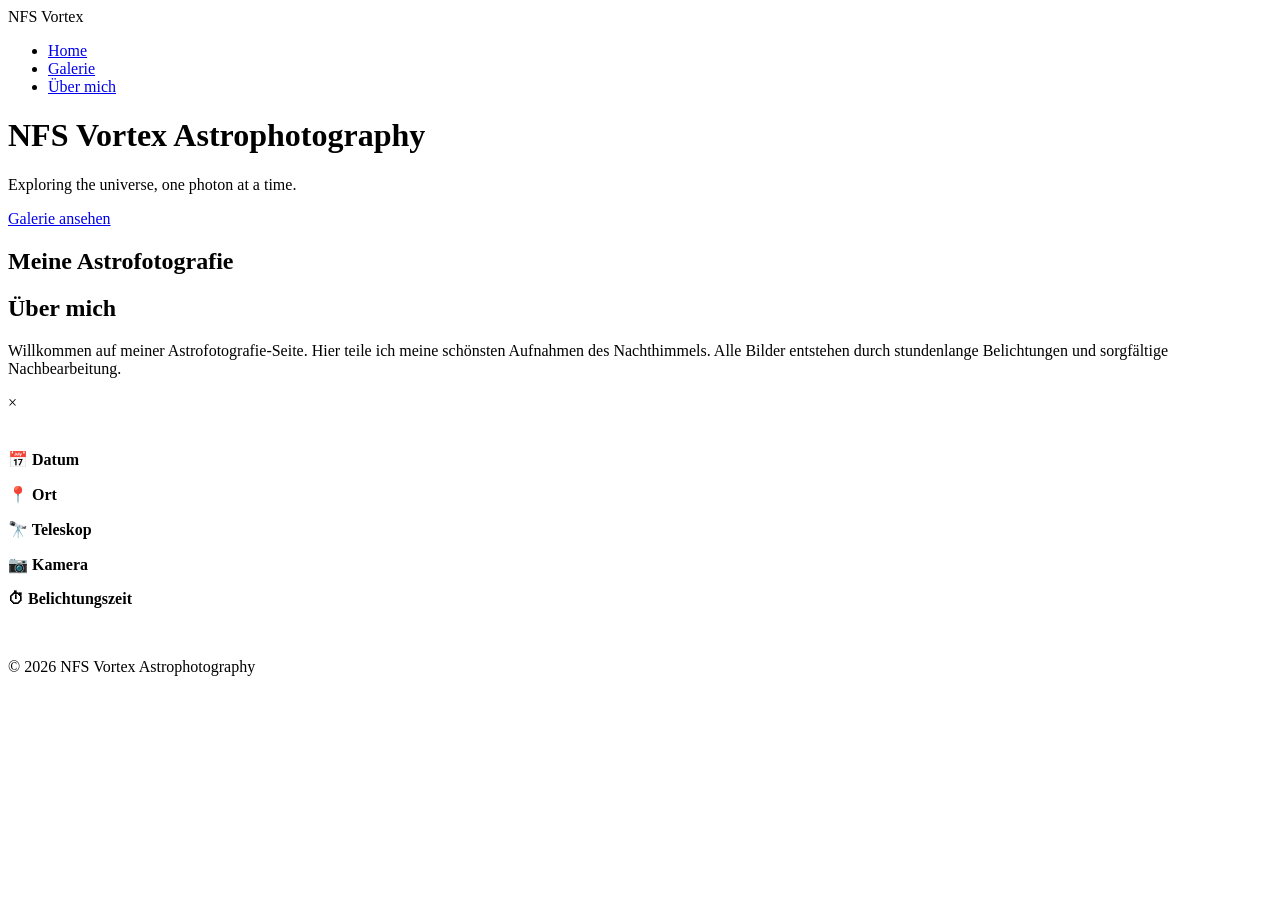
==== index.html @ 6ce39f12 "Add files via upload" ====
<!DOCTYPE html>
<html lang="de">

<head>

    <meta charset="UTF-8">
    <meta name="viewport" content="width=device-width, initial-scale=1.0">

    <title>NFS Vortex Astrophotography</title>

    <link rel="preconnect" href="https://fonts.googleapis.com">
    <link rel="preconnect" href="https://fonts.gstatic.com" crossorigin>

    <link href="https://fonts.googleapis.com/css2?family=Poppins:wght@300;400;500;600;700&display=swap"
        rel="stylesheet">

    <link rel="stylesheet" href="css/style.css">

</head>

<body>

    <!-- Navigation -->

    <nav>

        <div class="logo">
            NFS Vortex
        </div>

        <ul>

            <li><a href="#">Home</a></li>
            <li><a href="#gallery">Galerie</a></li>
            <li><a href="#about">Über mich</a></li>

        </ul>

    </nav>

    <!-- Hero -->

    <header id="hero">

        <div class="overlay">

            <h1>NFS Vortex Astrophotography</h1>

            <p>

                Exploring the universe, one photon at a time.

            </p>

            <a href="#gallery">

                Galerie ansehen

            </a>

        </div>

    </header>

    <!-- Galerie -->

    <section id="gallery">

        <h2>Meine Astrofotografie</h2>

        <div id="galleryContainer" class="gallery"></div>

    </section>

    <!-- Über mich -->

    <section id="about">

        <h2>Über mich</h2>

        <p>

            Willkommen auf meiner Astrofotografie-Seite.

            Hier teile ich meine schönsten Aufnahmen des Nachthimmels.

            Alle Bilder entstehen durch stundenlange Belichtungen und
            sorgfältige Nachbearbeitung.

        </p>

    </section>

    <!-- Lightbox -->

    <div id="lightbox">

        <span id="close">&times;</span>

        <div class="lightbox-content">

            <img id="lightbox-image">

            <div class="details">

                <h2 id="title"></h2>

                <p><strong>📅 Datum</strong><br><span id="date"></span></p>

                <p><strong>📍 Ort</strong><br><span id="location"></span></p>

                <p><strong>🔭 Teleskop</strong><br><span id="telescope"></span></p>

                <p><strong>📷 Kamera</strong><br><span id="camera"></span></p>

                <p><strong>⏱ Belichtungszeit</strong><br><span id="exposure"></span></p>

                <br>

                <p id="description"></p>

            </div>

        </div>

    </div>

    <footer>

        © 2026 NFS Vortex Astrophotography

    </footer>

    <script src="js/main.js"></script>

</body>

</html>
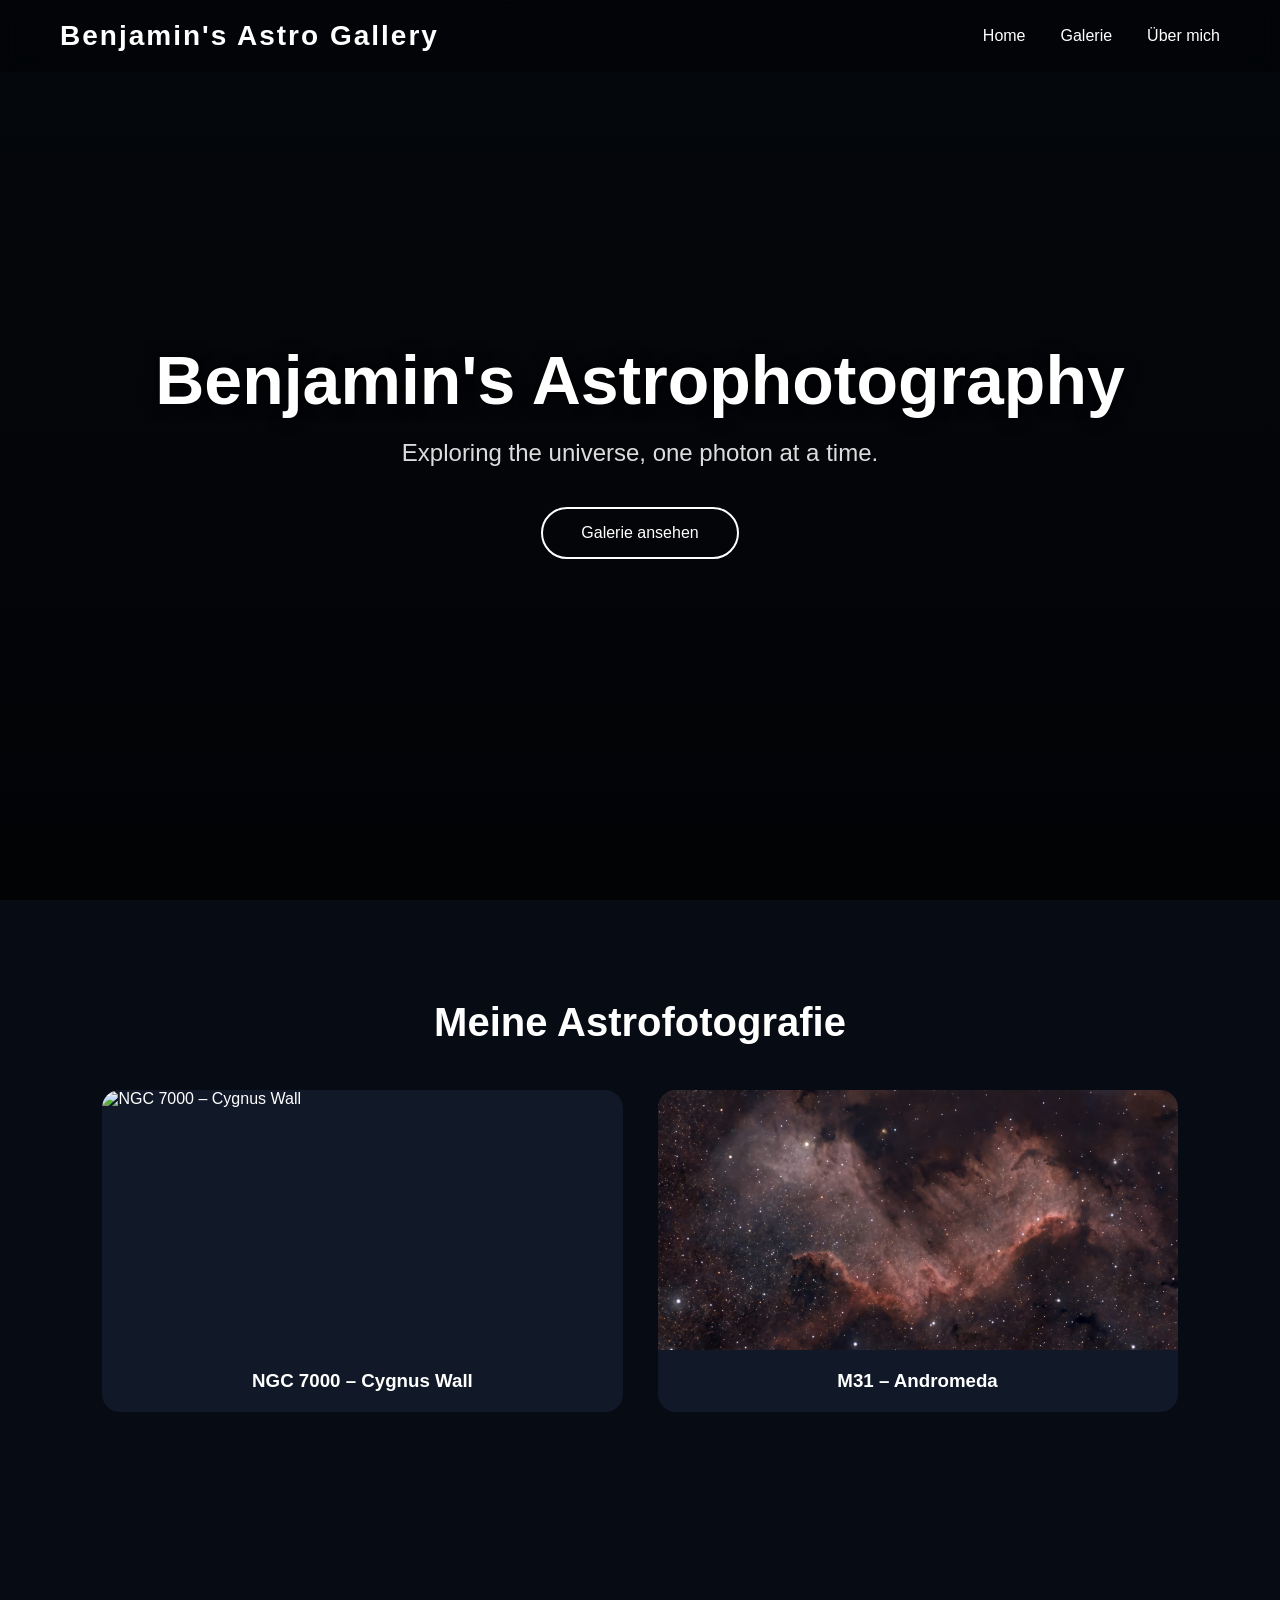
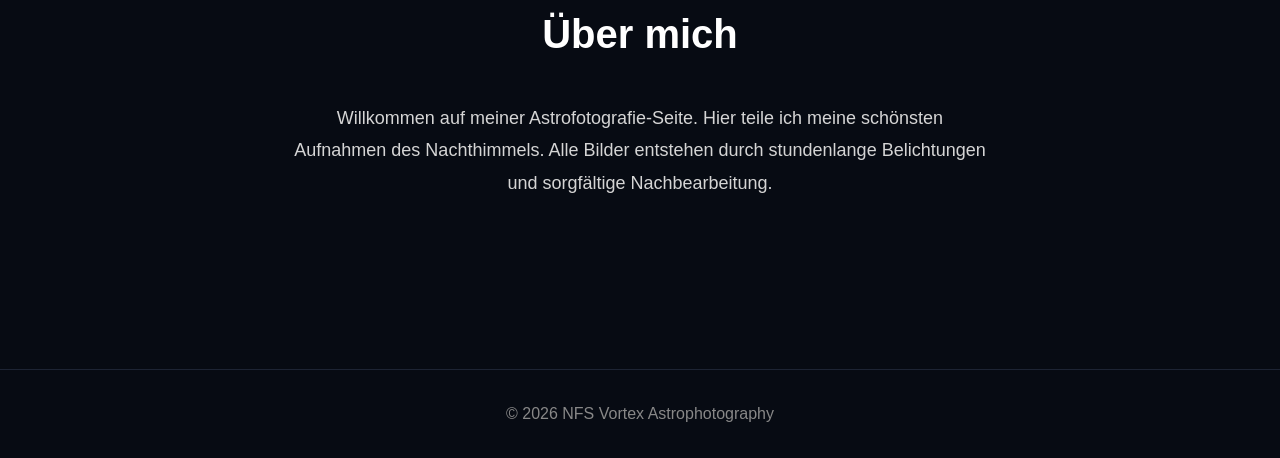
==== commit 3a7a7307: "Add files via upload" ====
--- a/index.html
+++ b/index.html
@@ -6,7 +6,7 @@
     <meta charset="UTF-8">
     <meta name="viewport" content="width=device-width, initial-scale=1.0">
 
-    <title>NFS Vortex Astrophotography</title>
+    <title>Benjamin's Astrophotography</title>
 
     <link rel="preconnect" href="https://fonts.googleapis.com">
     <link rel="preconnect" href="https://fonts.gstatic.com" crossorigin>
@@ -25,7 +25,7 @@
     <nav>
 
         <div class="logo">
-            NFS Vortex
+            Benjamin's Astro Gallery
         </div>
 
         <ul>
@@ -44,7 +44,7 @@
 
         <div class="overlay">
 
-            <h1>NFS Vortex Astrophotography</h1>
+            <h1>Benjamin's Astrophotography</h1>
 
             <p>
 
--- a/css/style.css
+++ b/css/style.css
@@ -0,0 +1,343 @@
+*{
+    margin:0;
+    padding:0;
+    box-sizing:border-box;
+}
+
+html{
+    scroll-behavior:smooth;
+}
+
+body{
+    font-family:"Poppins",sans-serif;
+    background:#070b13;
+    color:white;
+}
+
+/* ================= NAVIGATION ================= */
+
+nav{
+    position:fixed;
+    top:0;
+    left:0;
+    width:100%;
+    padding:20px 60px;
+
+    display:flex;
+    justify-content:space-between;
+    align-items:center;
+
+    background:rgba(0,0,0,.35);
+    backdrop-filter:blur(12px);
+
+    z-index:1000;
+}
+
+.logo{
+    font-size:28px;
+    font-weight:700;
+    letter-spacing:2px;
+}
+
+nav ul{
+    display:flex;
+    gap:35px;
+    list-style:none;
+}
+
+nav a{
+    color:white;
+    text-decoration:none;
+    transition:.25s;
+}
+
+nav a:hover{
+    color:#6bbcff;
+}
+
+/* ================= HERO ================= */
+
+#hero{
+
+    height:100vh;
+
+    background:url("../images/cygnus-wall.jpg") center center/cover;
+
+    display:flex;
+    justify-content:center;
+    align-items:center;
+}
+
+.overlay{
+
+    width:100%;
+    height:100%;
+
+    background:linear-gradient(rgba(0,0,0,.35),rgba(0,0,0,.75));
+
+    display:flex;
+    flex-direction:column;
+
+    justify-content:center;
+    align-items:center;
+
+    text-align:center;
+
+    padding:20px;
+}
+
+.overlay h1{
+
+    font-size:68px;
+
+    margin-bottom:20px;
+
+    text-shadow:0 0 15px black;
+}
+
+.overlay p{
+
+    font-size:24px;
+
+    color:#ddd;
+
+    margin-bottom:40px;
+}
+
+.overlay a{
+
+    text-decoration:none;
+
+    color:white;
+
+    border:2px solid white;
+
+    padding:15px 38px;
+
+    border-radius:40px;
+
+    transition:.25s;
+}
+
+.overlay a:hover{
+
+    background:white;
+    color:#111;
+}
+
+/* ================= SECTIONS ================= */
+
+section{
+
+    padding:100px 8%;
+}
+
+section h2{
+
+    font-size:40px;
+
+    text-align:center;
+
+    margin-bottom:45px;
+}
+
+/* ================= GALERIE ================= */
+
+.gallery{
+
+    display:grid;
+
+    grid-template-columns:repeat(auto-fit,minmax(320px,1fr));
+
+    gap:35px;
+}
+
+.card{
+
+    background:#111827;
+
+    border-radius:18px;
+
+    overflow:hidden;
+
+    cursor:pointer;
+
+    transition:.3s;
+}
+
+.card:hover{
+
+    transform:translateY(-8px);
+
+    box-shadow:0 18px 40px rgba(0,0,0,.45);
+}
+
+.card img{
+
+    width:100%;
+    height:260px;
+
+    object-fit:cover;
+
+    display:block;
+}
+
+.card h3{
+
+    padding:20px;
+
+    text-align:center;
+}
+
+/* ================= ABOUT ================= */
+
+#about{
+
+    max-width:900px;
+
+    margin:auto;
+
+    text-align:center;
+}
+
+#about p{
+
+    color:#d5d5d5;
+
+    line-height:1.8;
+
+    font-size:18px;
+}
+
+/* ================= FOOTER ================= */
+
+footer{
+
+    text-align:center;
+
+    padding:35px;
+
+    margin-top:70px;
+
+    color:#888;
+
+    border-top:1px solid #1d2434;
+}
+
+/* ================= LIGHTBOX ================= */
+
+#lightbox{
+
+    position:fixed;
+
+    inset:0;
+
+    background:rgba(0,0,0,.94);
+
+    display:none;
+
+    justify-content:center;
+
+    align-items:center;
+
+    z-index:9999;
+
+    padding:40px;
+}
+
+.lightbox-content{
+
+    display:flex;
+
+    gap:40px;
+
+    max-width:1400px;
+
+    width:100%;
+}
+
+#lightbox img{
+
+    width:70%;
+
+    max-height:90vh;
+
+    object-fit:contain;
+
+    border-radius:12px;
+}
+
+.details{
+
+    width:30%;
+}
+
+.details h2{
+
+    margin-bottom:25px;
+
+    font-size:34px;
+}
+
+.details p{
+
+    margin-bottom:18px;
+
+    line-height:1.6;
+
+    color:#ddd;
+}
+
+#close{
+
+    position:absolute;
+
+    right:35px;
+
+    top:20px;
+
+    font-size:55px;
+
+    cursor:pointer;
+}
+
+/* ================= HANDY ================= */
+
+@media(max-width:900px){
+
+    nav{
+
+        padding:18px 20px;
+    }
+
+    nav ul{
+
+        gap:18px;
+    }
+
+    .overlay h1{
+
+        font-size:42px;
+    }
+
+    .overlay p{
+
+        font-size:18px;
+    }
+
+    .lightbox-content{
+
+        flex-direction:column;
+    }
+
+    #lightbox img{
+
+        width:100%;
+    }
+
+    .details{
+
+        width:100%;
+    }
+
+}
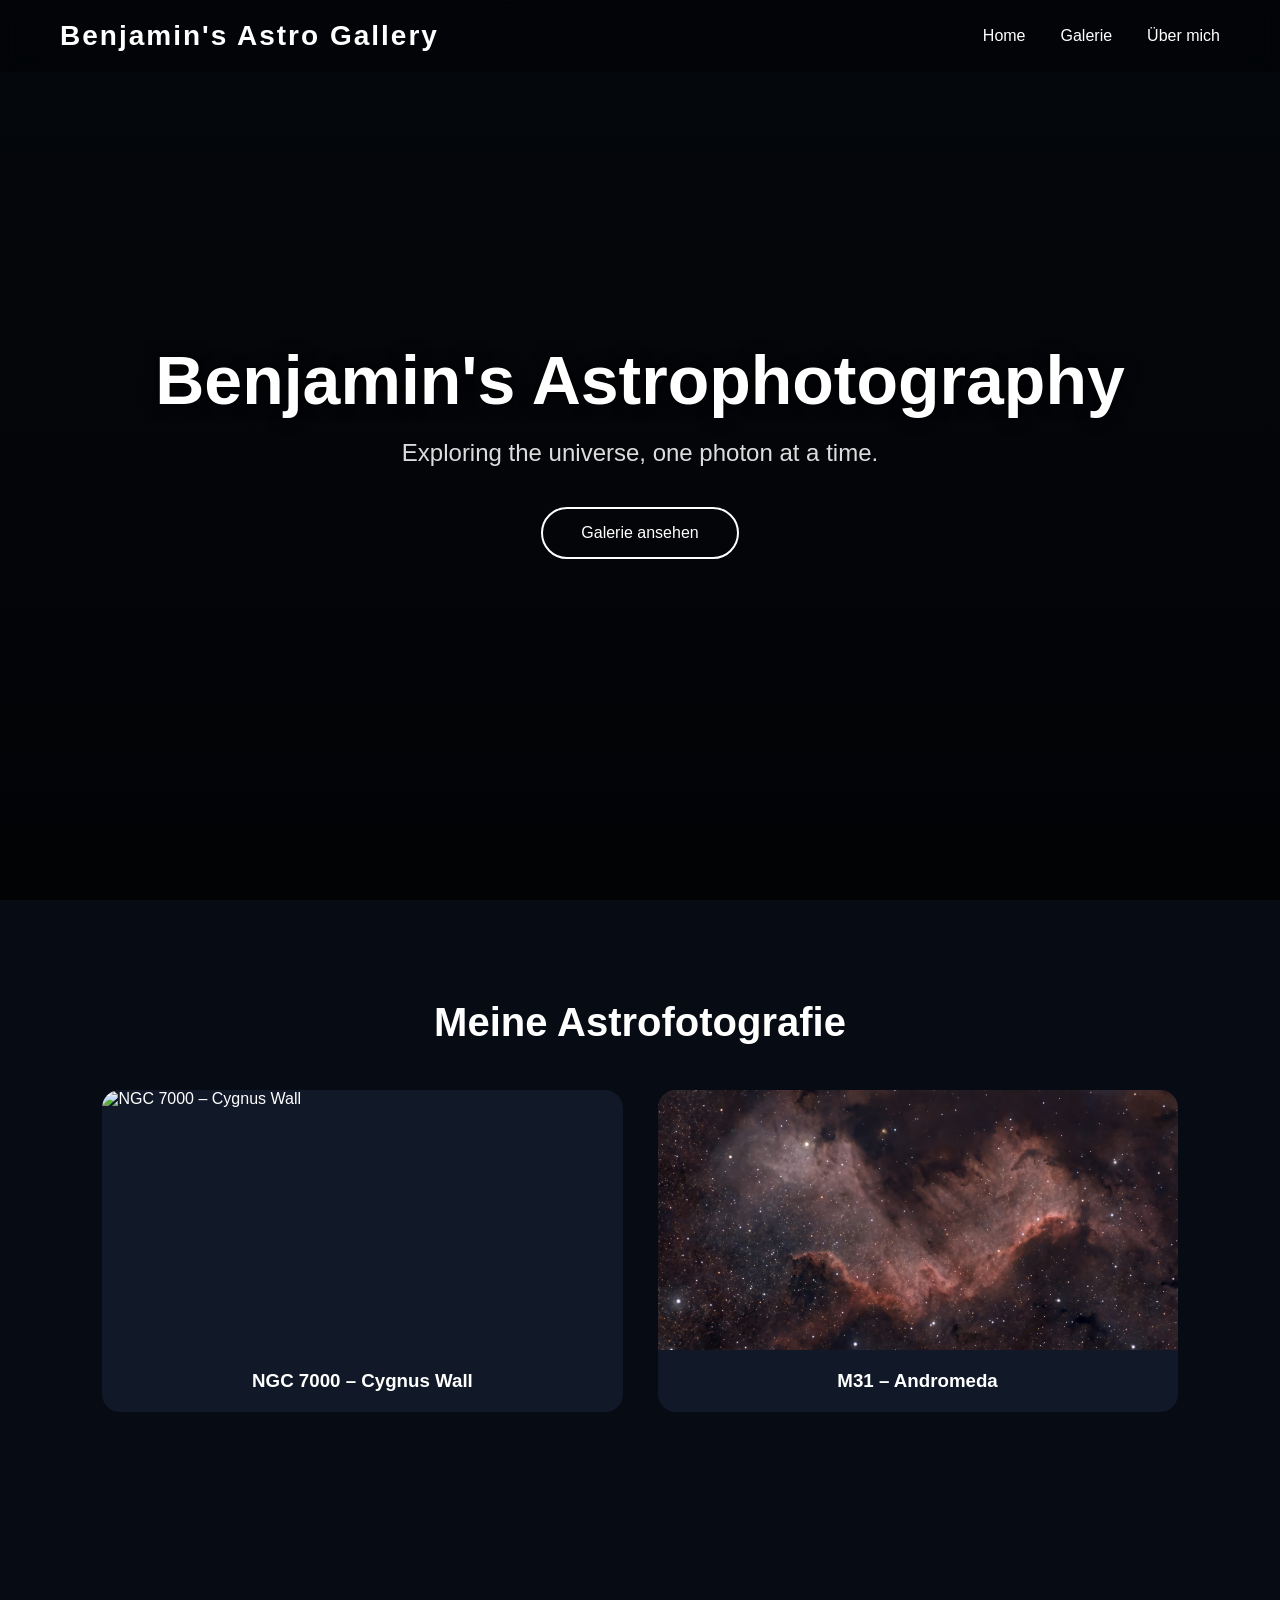
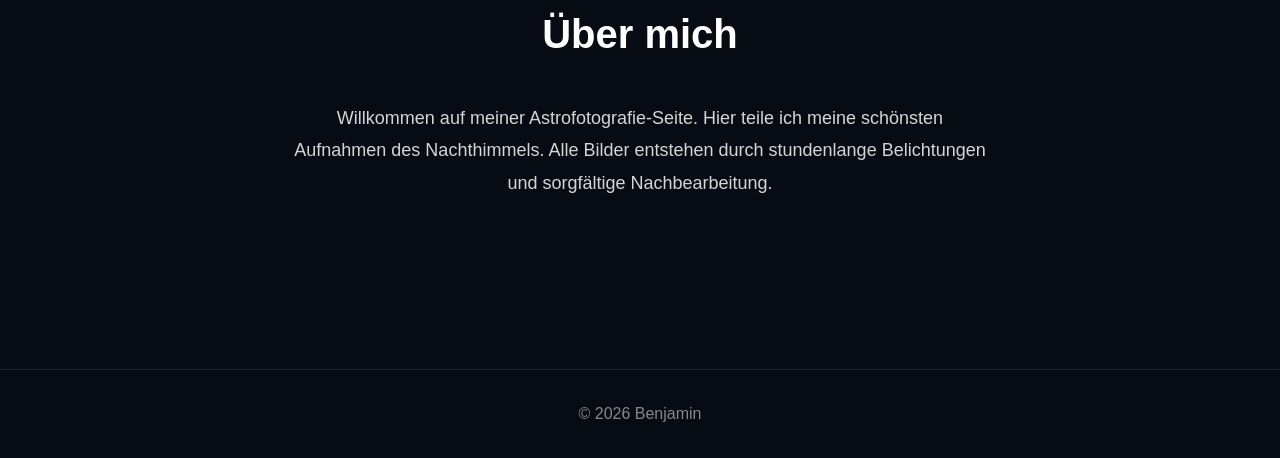
==== commit 96d06e2c: "Update index.html" ====
--- a/index.html
+++ b/index.html
@@ -127,7 +127,7 @@
 
     <footer>
 
-        © 2026 NFS Vortex Astrophotography
+        © 2026 Benjamin
 
     </footer>
 
@@ -135,4 +135,4 @@
 
 </body>
 
-</html>+</html>
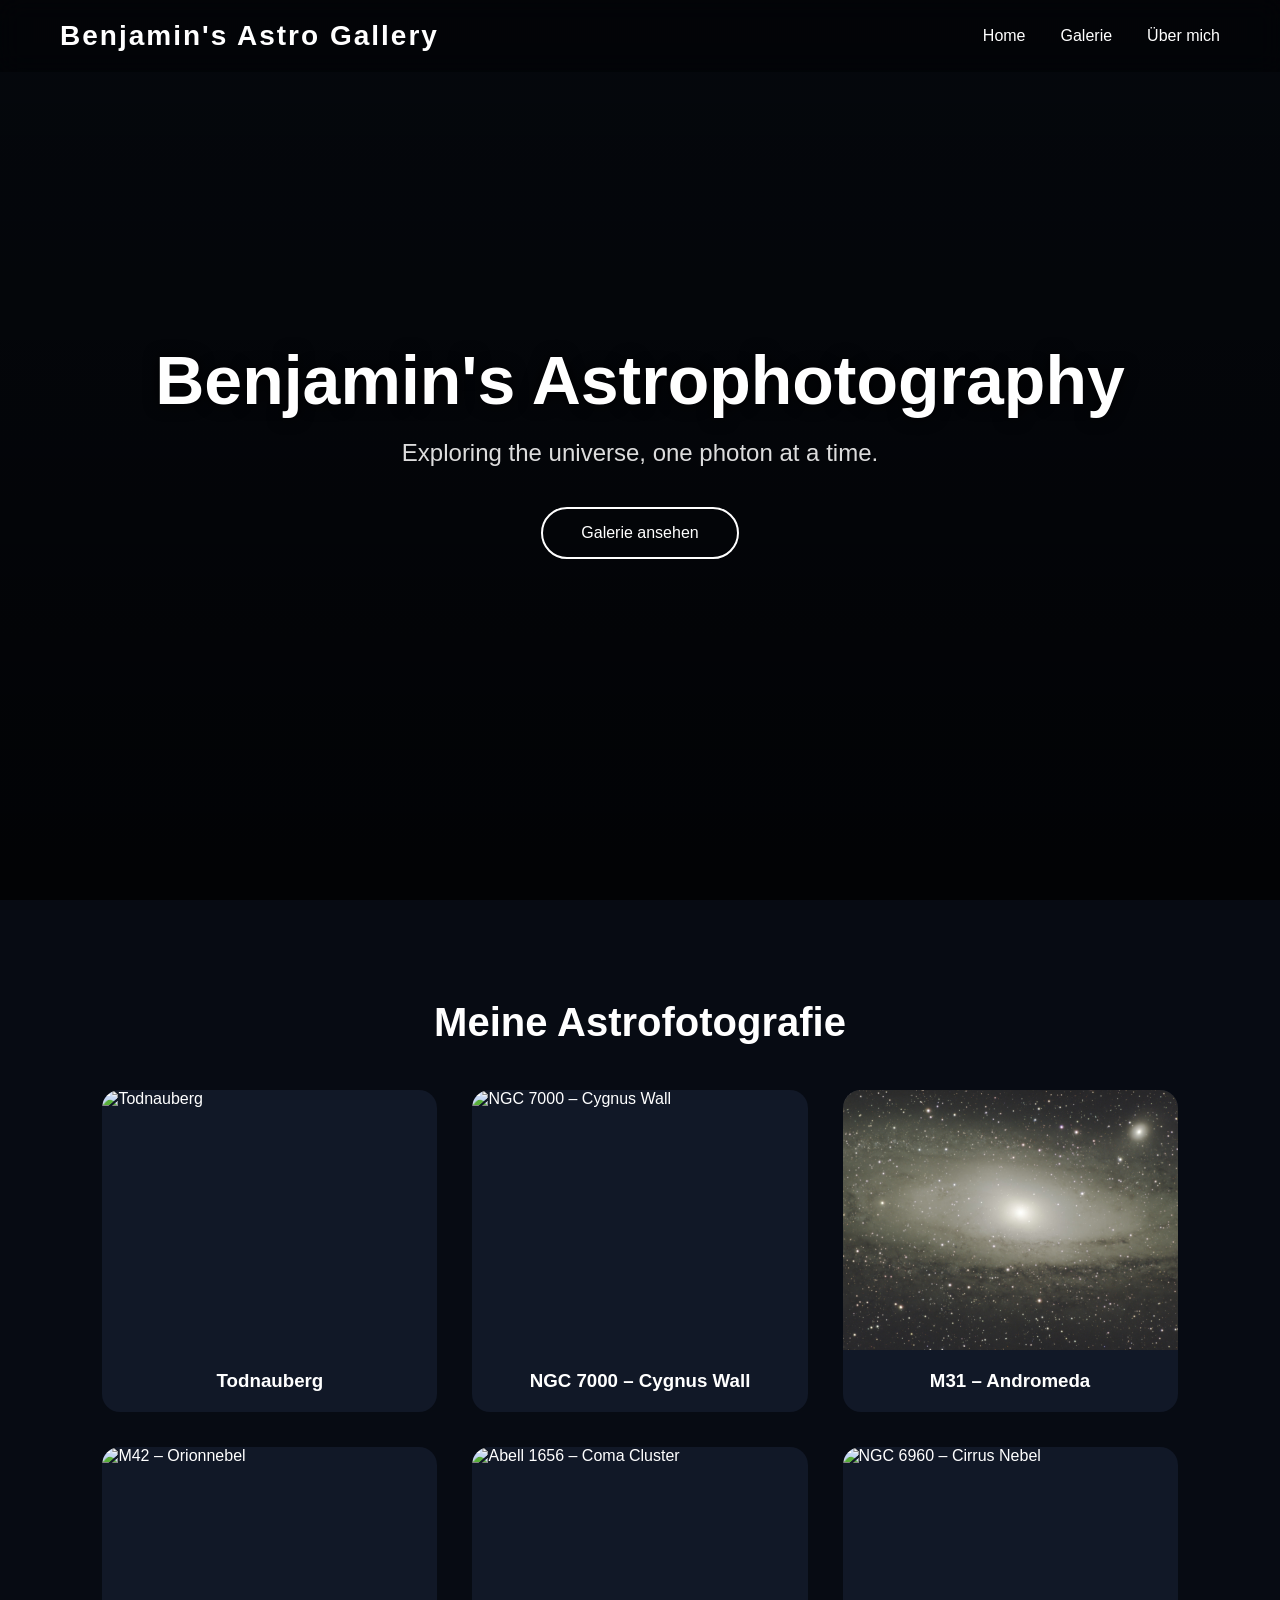
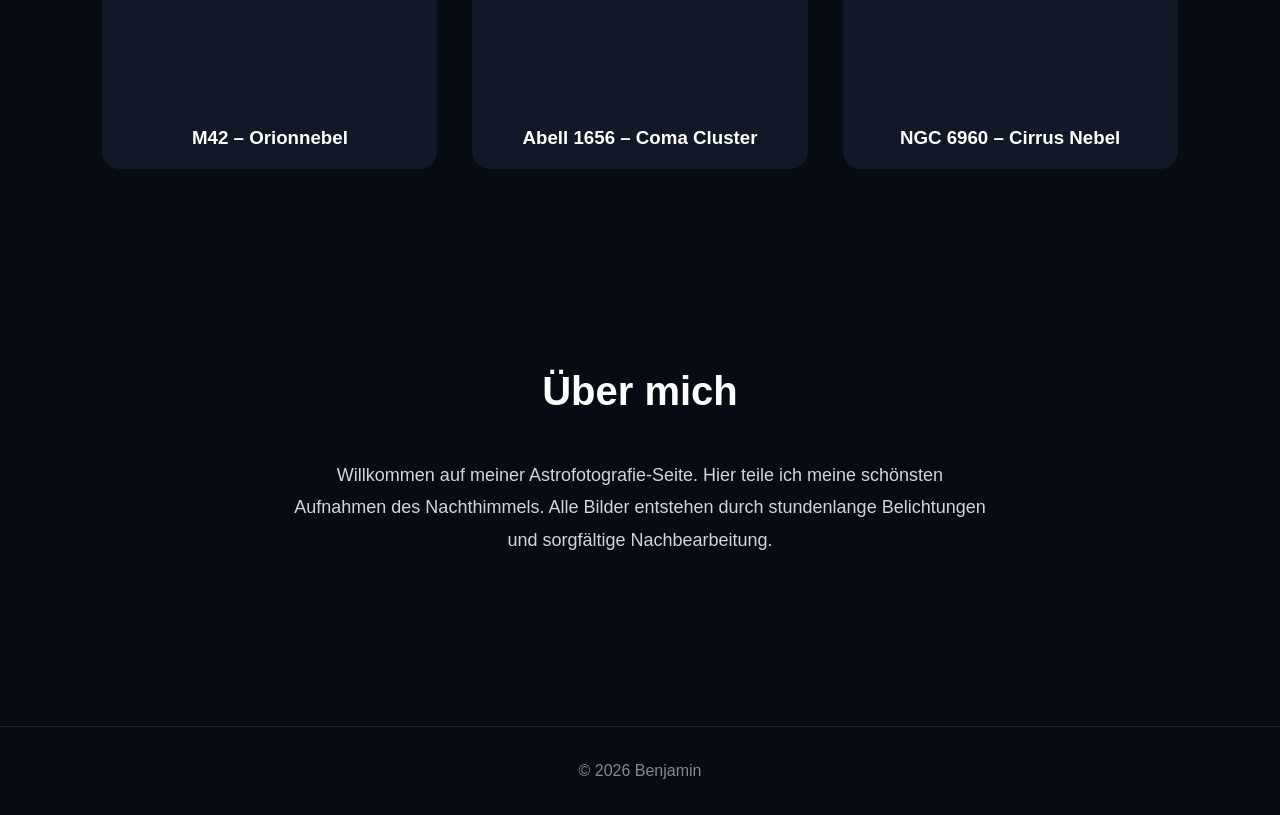
==== commit 73fa6f1d: "vollbild hinzgefügt, mit mobile version" ====
--- a/index.html
+++ b/index.html
@@ -96,6 +96,7 @@
     <div id="lightbox">
 
         <span id="close">&times;</span>
+        <button id="fullscreenBtn">⛶ Vollbild</button>
 
         <div class="lightbox-content">
 
--- a/css/style.css
+++ b/css/style.css
@@ -302,7 +302,35 @@
 }
 
 /* ================= HANDY ================= */
-
+#fullscreenBtn{
+
+    position:absolute;
+
+    top:25px;
+
+    right:110px;
+
+    padding:10px 18px;
+
+    border:none;
+
+    border-radius:8px;
+
+    background:#222;
+
+    color:white;
+
+    cursor:pointer;
+
+    font-size:15px;
+
+    transition:.2s;
+}
+
+#fullscreenBtn:hover{
+
+    background:#3b82f6;
+}
 @media(max-width:900px){
 
     nav{
@@ -340,4 +368,36 @@
         width:100%;
     }
 
-}
+#lightbox img{
+
+    width:70%;
+    max-height:90vh;
+    object-fit:contain;
+    border-radius:12px;
+}
+cursor:zoom-in;
+.mobile-fullscreen .lightbox-content{
+
+    width:100%;
+    height:100%;
+
+    justify-content:center;
+    align-items:center;
+}
+
+.mobile-fullscreen .details{
+
+    display:none;
+}
+
+.mobile-fullscreen #lightbox-image{
+
+    width:100%;
+    height:100%;
+
+    max-width:100%;
+    max-height:100%;
+
+    object-fit:contain;
+}
+}
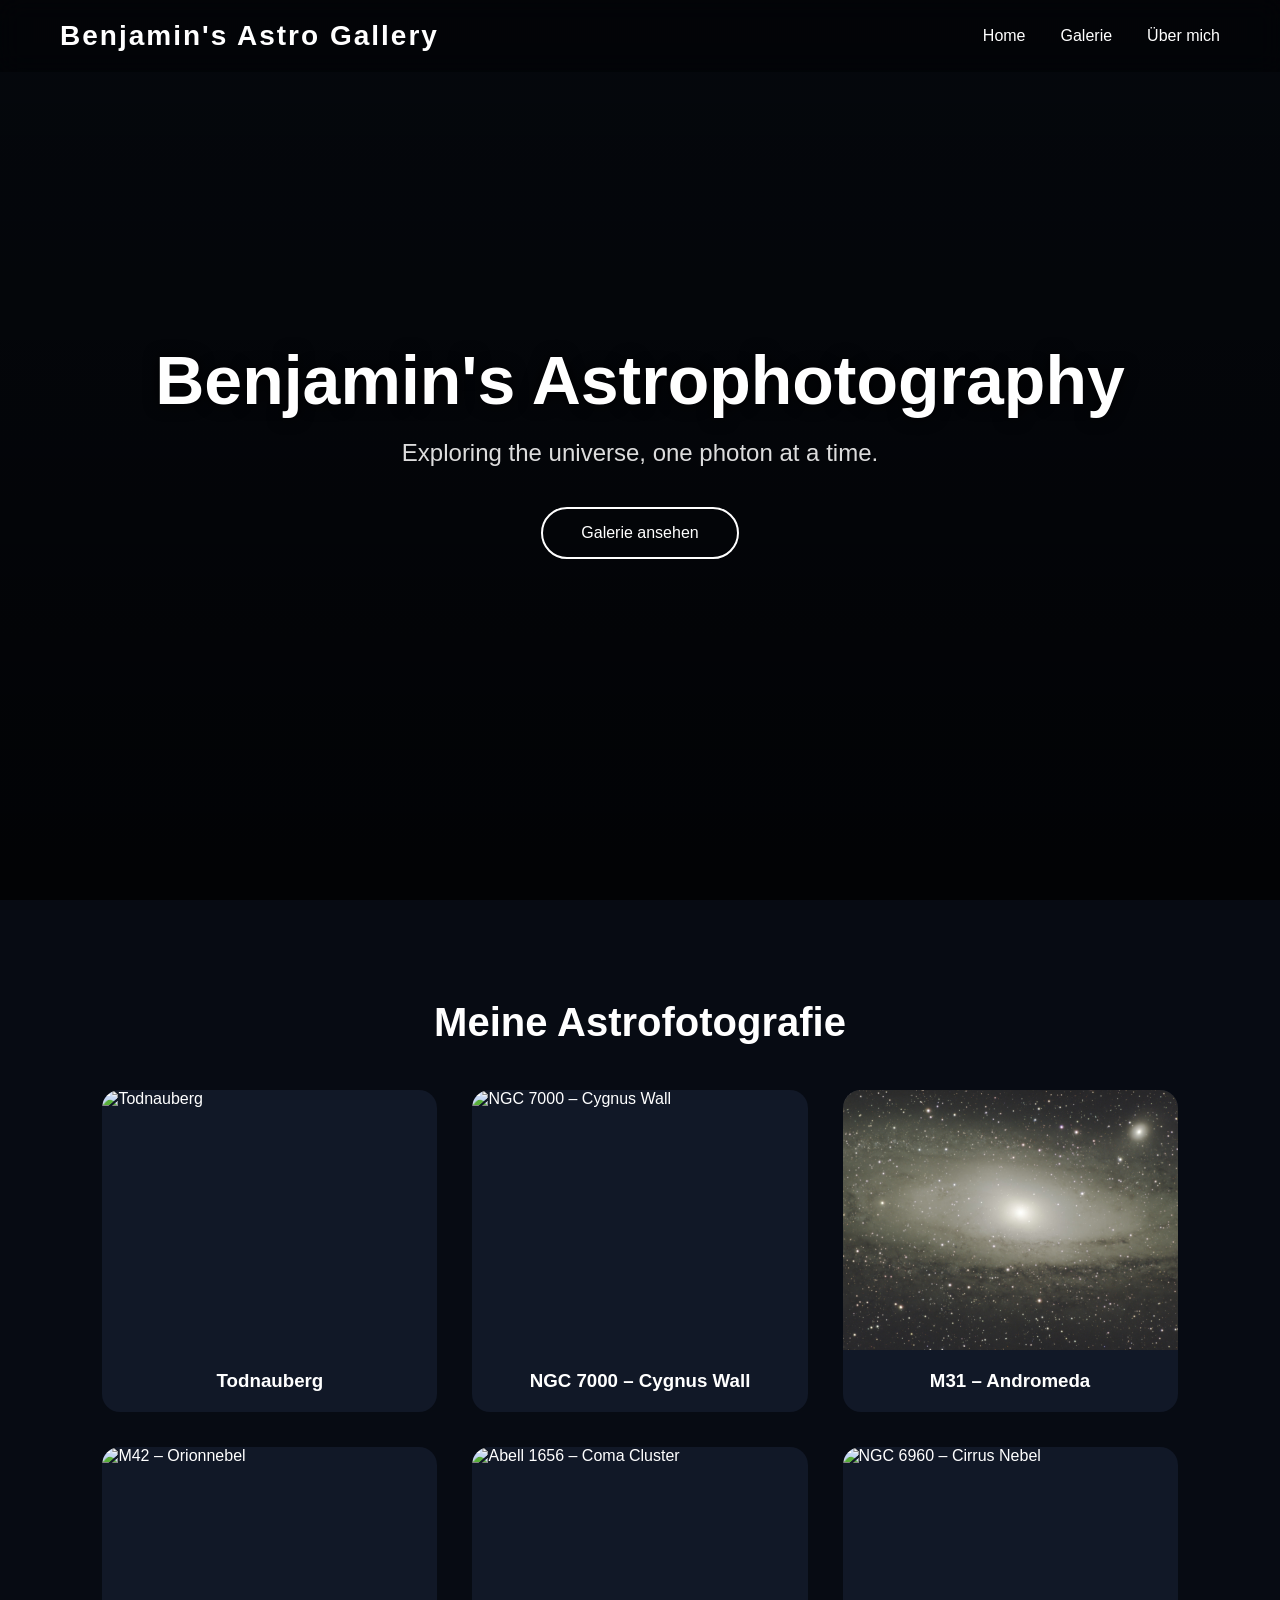
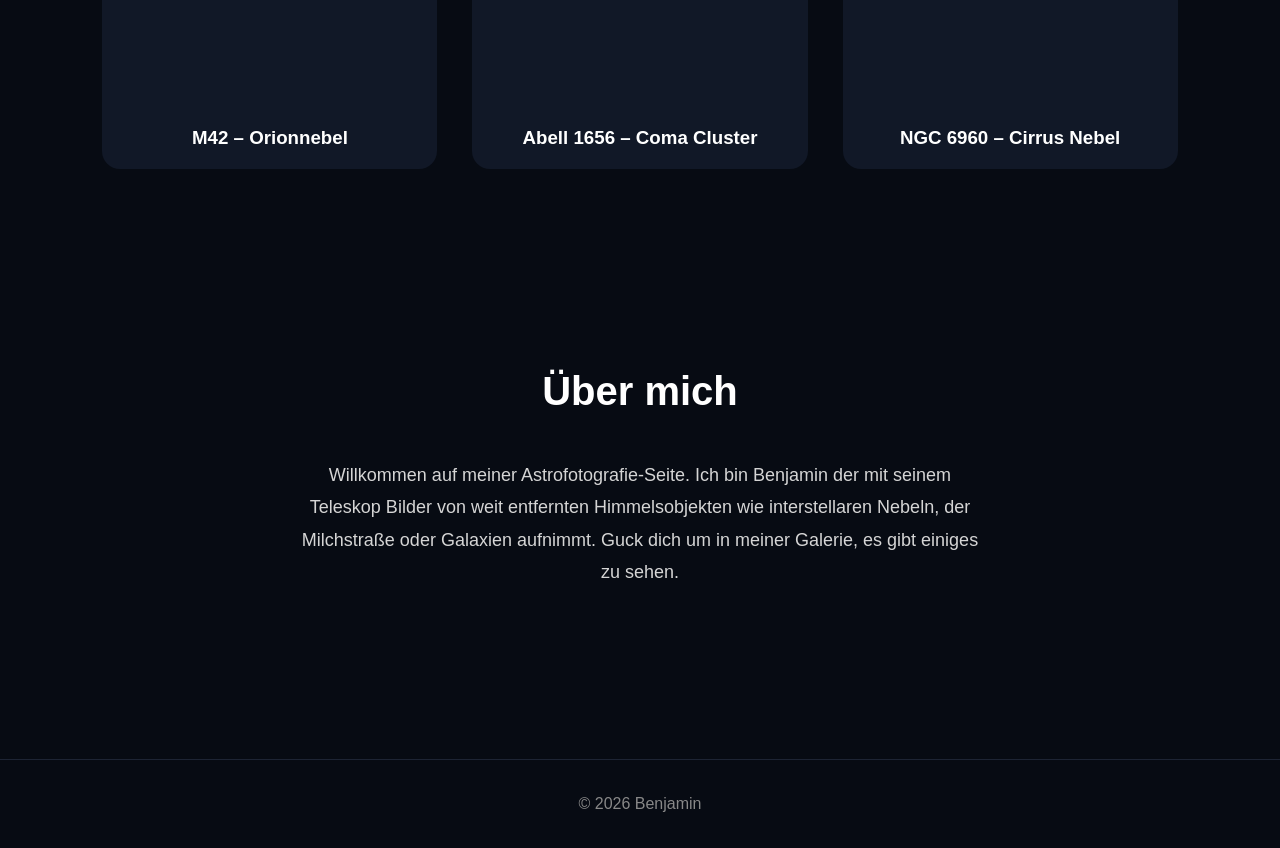
==== commit cb64fae9: "Neue Aufnahme von M31 hinzugefügt" ====
--- a/index.html
+++ b/index.html
@@ -82,11 +82,7 @@
 
             Willkommen auf meiner Astrofotografie-Seite.
 
-            Hier teile ich meine schönsten Aufnahmen des Nachthimmels.
-
-            Alle Bilder entstehen durch stundenlange Belichtungen und
-            sorgfältige Nachbearbeitung.
-
+            Ich bin Benjamin der mit seinem Teleskop Bilder von weit entfernten Himmelsobjekten wie interstellaren Nebeln, der Milchstraße oder Galaxien aufnimmt. Guck dich um in meiner Galerie, es gibt einiges zu sehen.
         </p>
 
     </section>
@@ -97,6 +93,9 @@
 
         <span id="close">&times;</span>
         <button id="fullscreenBtn">⛶ Vollbild</button>
+        <div id="rotateHint">
+        🔄 Bitte Handy fürs Vollbild in Querformat drehen
+    </div>
 
         <div class="lightbox-content">
 
--- a/css/style.css
+++ b/css/style.css
@@ -228,6 +228,25 @@
 
 #lightbox{
 
+
+    overflow: auto;
+    overscroll-behavior: contain;
+    -webkit-overflow-scrolling: touch;
+
+    position: fixed;
+    inset: 0;
+
+    background: rgba(0,0,0,.94);
+
+    display: none;
+
+    justify-content: center;
+    align-items: center;
+
+    z-index: 9999;
+
+    padding: 40px;
+
     position:fixed;
 
     inset:0;
@@ -400,4 +419,50 @@
 
     object-fit:contain;
 }
-}
+#rotateHint{
+
+    display:none;
+
+    position:absolute;
+
+    top:75px;
+
+    left:50%;
+
+    transform:translateX(-50%);
+
+    background:rgba(0,0,0,.75);
+
+    color:white;
+
+    padding:12px 18px;
+
+    border-radius:12px;
+
+    font-size:14px;
+
+    text-align:center;
+
+    z-index:10001;
+}
+
+@media (max-width:900px) and (orientation:portrait){
+
+    #rotateHint{
+
+        display:block;
+    }
+
+}
+    #fullscreenBtn{
+
+        top: auto;
+        bottom: 20px;
+        right: 20px;
+
+        padding: 12px 16px;
+        font-size: 16px;
+
+        z-index: 10002;
+    }
+}
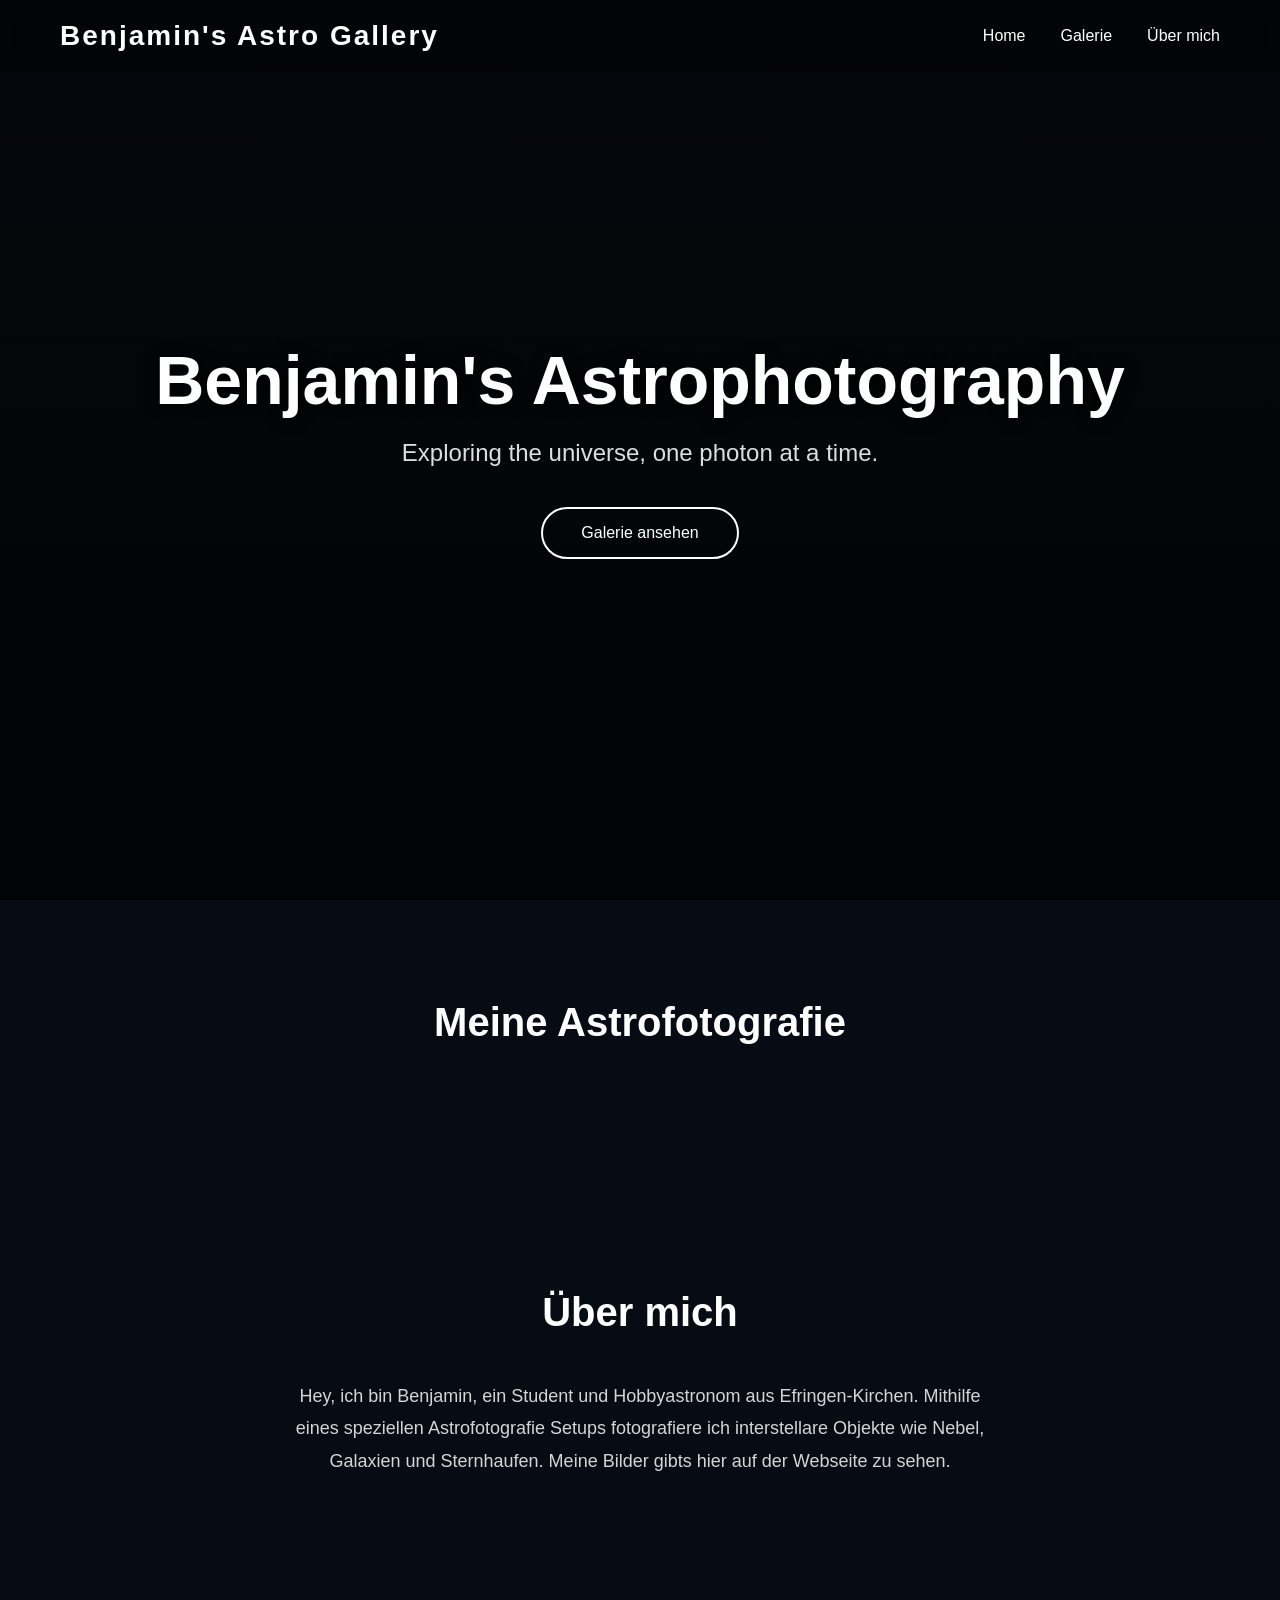
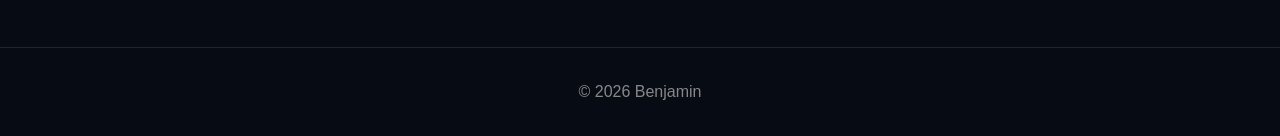
==== commit 21847714: "changes" ====
--- a/index.html
+++ b/index.html
@@ -80,9 +80,7 @@
 
         <p>
 
-            Willkommen auf meiner Astrofotografie-Seite.
-
-            Ich bin Benjamin der mit seinem Teleskop Bilder von weit entfernten Himmelsobjekten wie interstellaren Nebeln, der Milchstraße oder Galaxien aufnimmt. Guck dich um in meiner Galerie, es gibt einiges zu sehen.
+            Hey, ich bin Benjamin, ein Student und Hobbyastronom aus Efringen-Kirchen. Mithilfe eines speziellen Astrofotografie Setups fotografiere ich interstellare Objekte wie Nebel, Galaxien und Sternhaufen. Meine Bilder gibts hier auf der Webseite zu sehen. 
         </p>
 
     </section>
--- a/css/style.css
+++ b/css/style.css
@@ -247,21 +247,6 @@
 
     padding: 40px;
 
-    position:fixed;
-
-    inset:0;
-
-    background:rgba(0,0,0,.94);
-
-    display:none;
-
-    justify-content:center;
-
-    align-items:center;
-
-    z-index:9999;
-
-    padding:40px;
 }
 
 .lightbox-content{
@@ -350,119 +335,202 @@
 
     background:#3b82f6;
 }
-@media(max-width:900px){
+@media (max-width:900px){
 
     nav{
-
         padding:18px 20px;
     }
 
     nav ul{
-
         gap:18px;
     }
 
     .overlay h1{
-
         font-size:42px;
     }
 
     .overlay p{
-
         font-size:18px;
     }
 
     .lightbox-content{
-
         flex-direction:column;
     }
 
     #lightbox img{
-
+        width:70%;
+        max-height:90vh;
+        object-fit:contain;
+        border-radius:12px;
+    }
+
+    .details{
         width:100%;
     }
 
-    .details{
-
-        width:100%;
-    }
-
-#lightbox img{
-
-    width:70%;
-    max-height:90vh;
-    object-fit:contain;
-    border-radius:12px;
-}
-cursor:zoom-in;
+.mobile-fullscreen{
+
+    padding:0 !important;
+}
+
 .mobile-fullscreen .lightbox-content{
+
+    position:fixed;
+    inset:0;
+
+    width:100vw;
+    height:100vh;
+
+    display:flex;
+    justify-content:center;
+    align-items:center;
+
+    margin:0;
+    padding:0;
+
+    max-width:none;
+}
+
+.mobile-fullscreen .details{
+
+    display:none;
+}
+
+.mobile-fullscreen #lightbox-image{
 
     width:100%;
     height:100%;
 
+    max-width:100%;
+    max-height:100%;
+
+    object-fit:contain;
+}
+/* Schließen-Button über dem Bild */
+.mobile-fullscreen #close{
+
+    position:fixed;
+
+    top:20px;
+    right:20px;
+
+    font-size:48px;
+
+    z-index:10004;
+}
+
+/* Vollbild-Button über dem Bild */
+.mobile-fullscreen #fullscreenBtn{
+
+    position:fixed;
+
+    bottom:20px;
+    right:20px;
+
+    top:auto;
+    left:auto;
+
+    width:56px;
+    height:56px;
+
+    padding:0;
+
+    display:flex;
     justify-content:center;
     align-items:center;
-}
-
-.mobile-fullscreen .details{
-
-    display:none;
-}
-
-.mobile-fullscreen #lightbox-image{
-
-    width:100%;
-    height:100%;
-
-    max-width:100%;
-    max-height:100%;
-
-    object-fit:contain;
-}
+
+    border-radius:50%;
+
+    z-index:10004;
+}
+
+/* Hinweis über dem Vollbild-Button */
+.mobile-fullscreen #rotateHint{
+
+    bottom:105px;
+    right:20px;
+
+    z-index:10003;
+}
+
+    /* Vollbildbutton unten rechts */
+    #fullscreenBtn{
+        position:fixed;
+        bottom:20px;
+        right:20px;
+        top:auto;
+        left:auto;
+
+        width:56px;
+        height:56px;
+
+        padding:0;
+
+        display:flex;
+        justify-content:center;
+        align-items:center;
+
+        border-radius:50%;
+
+        z-index:10002;
+    }
+    }
+
 #rotateHint{
-
-    display:none;
-
-    position:absolute;
-
-    top:75px;
-
-    left:50%;
-
-    transform:translateX(-50%);
-
-    background:rgba(0,0,0,.75);
+    display: none;
+}
+/* Hinweis nur auf Handys im Hochformat */
+@media (max-width: 900px) and (orientation: portrait){
+
+#rotateHint{
+
+    display:block;
+
+    position:fixed;
+
+    bottom:105px;
+    right:20px;
+
+    left:auto;
+    top:auto;
+
+    transform:none;
+
+    background:rgba(0,0,0,.55);
 
     color:white;
 
-    padding:12px 18px;
-
-    border-radius:12px;
-
-    font-size:14px;
+    padding:6px 10px;
+
+    border-radius:8px;
+
+    font-size:10px;
+
+    line-height:1.2;
 
     text-align:center;
 
+    max-width:120px;
+
+    white-space:normal;
+
     z-index:10001;
 }
 
-@media (max-width:900px) and (orientation:portrait){
+}
+
+/* Sonst immer ausblenden */
+@media (min-width: 901px),
+       (max-width: 900px) and (orientation: landscape){
 
     #rotateHint{
-
-        display:block;
-    }
-
-}
-    #fullscreenBtn{
-
-        top: auto;
-        bottom: 20px;
-        right: 20px;
-
-        padding: 12px 16px;
-        font-size: 16px;
-
-        z-index: 10002;
-    }
-}
+        display: none;
+    }
+
+}
+
+
+
+
+
+
